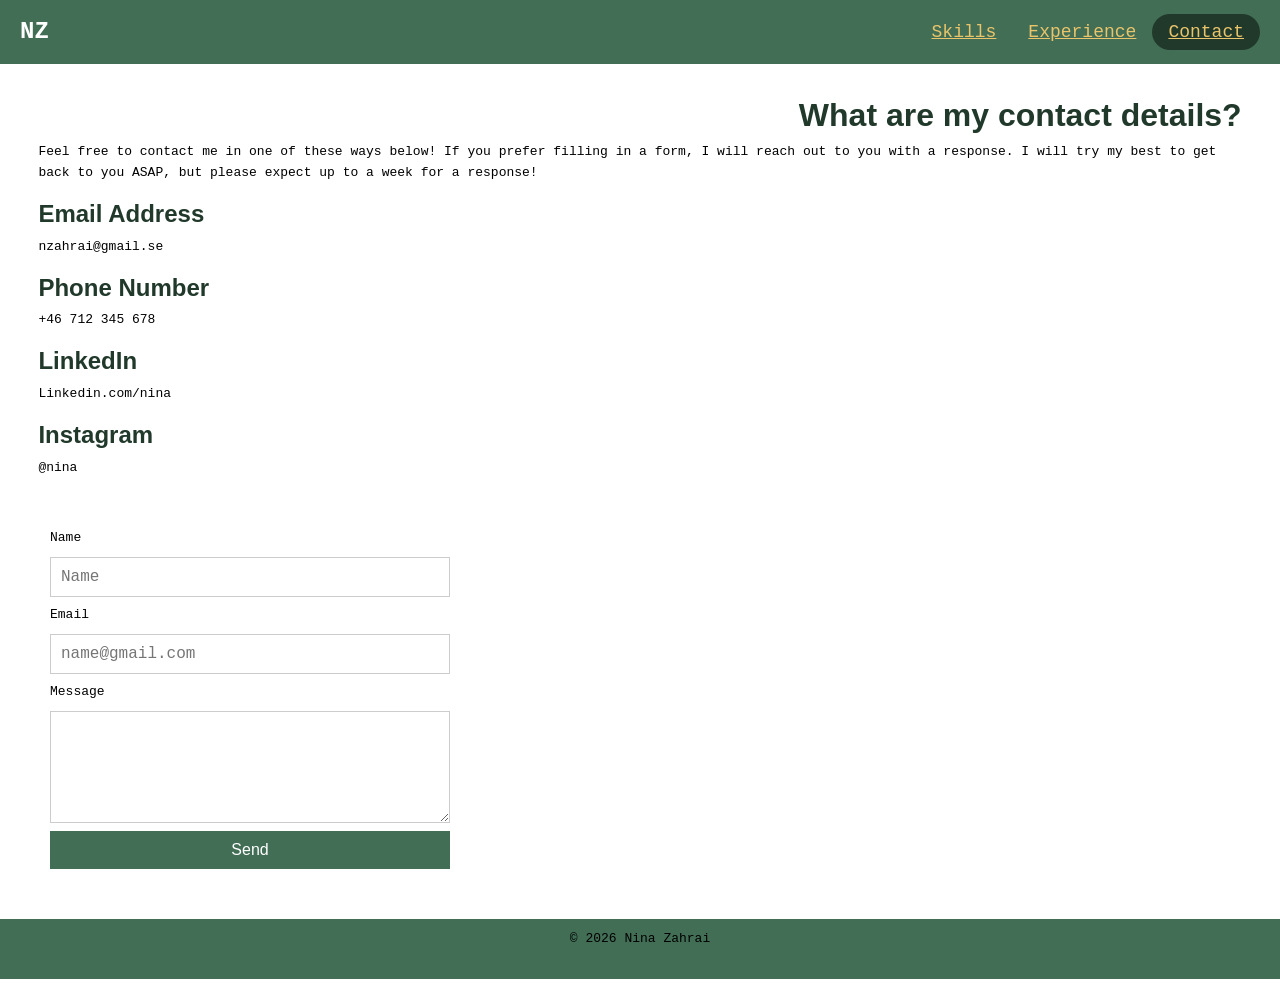
==== contact.html @ 171e197e "new commit 8 Oct" ====
<!DOCTYPE html>
<html lang="en">
<meta name="viewport" content="width=device-width, initial-scale=1.0">

  <head>
    <meta charset="UTF-8" />
    <meta name="viewport" content="width=device-width, initial-scale=1.0">
    <title>Nina Zahrai Portfolio</title>
    <link rel="stylesheet" href="styles.css" />
  </head>
  <body>
    <nav aria-label="Main navigation">
      <a href= "index.html" class="site-title">NZ</a>
      <ul>
        <li><a href= "skills.html">Skills</a></li>
        <li><a href="experiences.html">Experience</a></li>
        <li><a href="contact.html" aria-current="page">Contact</a></li>
      </ul>
    </nav>

    <div id="main-content">
       <header>
        <h1>What are my contact details?</h1>
      </header>
        <p> Feel free to contact me in one of these ways below! If you prefer filling in a form, I will reach out to you with a response. I will try my best to get back to you ASAP, but please expect up to a week for a response!
          </p>

        <h2>Email Address</h2>
        <p>nzahrai@gmail.se</p>
        <h2>Phone Number</h2>
        <p>+46 712 345 678</p>
        <h2>LinkedIn</h2>
        <p>Linkedin.com/nina</p>
        <h2>Instagram</h2>
        <p>@nina</p>

    <form>
    <label for="name">Name</label>
    <input type="text" id="name" name="name" placeholder="Name">

    <label for="email">Email</label>
    <input type="email" id="email" name="email" placeholder="name@gmail.com" required>

    <label for="message">Message</label>
    <textarea id="message" name="message" rows="5"></textarea>

    <button type="submit">Send</button>
    </form>

      <footer>
        <p>&copy; 2026 Nina Zahrai</p>
      </footer>

    </div>
  </body>

</html>
---- styles.css ----
html,

:root { 
    --primary: #426e55;
    --primary-dark: #21392a;
    --primary-light: #5e8c6a;
    --text-light: #fff;
    --text-dark: #000;
    --overlay: rgba(0, 0, 0, 0.6);
    --seed-colour: #E9C46A;
}

body {
  height: 100%;
  margin: 0;
  padding: 0;
  font-family: monospace;
  font-weight: 400;
  line-height: 1.6;
  color: var(--text-dark);
}

h1, h2, h3 {
    font-family: sans-serif;
    font-weight: 700;
    line-height: 1.2;
    margin-top: 0;
    margin-bottom: 0.5rem;
    color: var(--primary-dark);
    padding-left: clamp(0.75rem, 3vw, 3rem);
    padding-right: clamp(0.75rem, 3vw, 3rem);
}

h1 {  
    font-size: clamp(1.375rem, 3.5vw, 2rem);
    text-align: right;
}

h2 {
    font-size: clamp(1.125rem, 2.5vw, 1.5rem);
    text-align: left;
}


h3 {
    font-size: clamp(1rem, 2vw, 1rem);
    text-align: left;
}

p {
    margin-top: 0;
    margin-bottom: 1rem;
    padding-left: clamp(0.75rem, 3vw, 3rem);
    padding-right: clamp(0.75rem, 3vw, 3rem);
}

nav {
  position: fixed;
  top: 0;
  left: 0;
  width: 100%;
  height: 4rem;
  background-color: var(--primary);
  display: flex;
  justify-content: space-between;
  align-items: center;
  padding: 2rem 1.25rem;
  z-index: 1000;
  box-sizing: border-box;
}

.site-title { /*for the NZ logo/title*/
  font-size: clamp(1.125rem, 4vw, 1.5rem);
  color: var(--text-light);
  font-weight: bold;
  text-decoration: none;
}

nav ul {
  display: flex;
  list-style: none;
  margin: 0 rem;
  padding: 0 rem;
}

nav ul a {
  text-decoration: underline;
  font-size: clamp(0.9rem, 2vw, 1.125rem);
  color: var(--seed-colour);
  transition: background-color 0.3s;
  padding: 0.5rem 1rem;
  border-radius: 999px;
}

nav ul a[aria-current="page"] { /*so that the navigation shows which page it is in*/
    font-size: clamp(0.9rem, 2vw, 1.125rem);
    background-color: var(--primary-dark);
    color: var(--seed-colour);
}

nav ul a:hover {
    color: var(--text-light);
    background-color: var(--primary-light);
}

nav ul a:focus-visible {
    outline: 2px solid var(--text-light);
    outline-offset: 2px;
}

#main-content {
  margin-top: 6rem;
}

#content-container {
  display: flex;
  flex-wrap: wrap;
  flex-direction: column-reverse;
}

.container {
  margin-top: 1rem;
  display: grid;
  grid-template-columns: repeat(3, 1fr);
  grid-template-rows: repeat(3, 1fr);
  height: calc(200vh - 4rem);
  height: calc(200dvh - 4rem);
  padding: 0.5rem;
  box-sizing: border-box
}

@media (max-width: 768px) { /*so that the photos adjust for mobile (no longer 3x3)*/
    .container {
        grid-template-columns: 1fr;
        grid-template-rows: auto;
    }
}

.box {
  position: relative;
  margin: 0;
  overflow: hidden;
}

.box img {
    width: 100%;
    height: 100%;
    object-fit: cover;
    display: block;
}

.box figcaption {
    position: absolute;
    top: 0;
    left: 0;
    width: 100%;
    height: 100%;
    padding: 12px;
    display: flex;
    box-sizing: border-box;
    justify-content: center;
    align-items: center;
    text-align: center;
    background-color: rgba(255, 255, 255, 0.6);
    color: var(--text-dark);
    opacity: 0;
    transition: opacity 0.3s; 
}

.box:hover figcaption {
    opacity: 1; 
} 

@media (max-width: 768px) and (hover: none) {  /*for touch devices since they can't hover, the caption will show box*/
    .box figcaption {
        opacity: 1; }
}

.box:focus-within figcaption,    /*for keyboard users, when the box is focused, the caption will show*/
.box:focus figcaption {
    opacity: 1;
}

.timeline ol { /*the timeline in experiences*/
    position: relative;
    max-width: 700px;
    margin: 40px;
    padding: 40px;
    list-style: none;
}

.timeline ol::before { /*The vertical line*/
    content: "";
    position: absolute;
    top: 0;
    bottom: 12px;
    left: 10px;
    width: 4px;
    background-color: var(--primary);
}

.timeline ol::after {
    content: "";
    position: absolute;
    bottom: 0;
    left: 3px;
    border-left: 9px solid transparent;
    border-right: 9px solid transparent;
    border-top: 14px solid var(--primary);
}

.event {
    position: relative;
    margin-bottom: 32px;
}
.event::before {
    content: "";
    position: absolute;
    top: 4px;
    left: -38px;
    width: 16px;
    height: 16px;
    border-radius: 50%;
    background-color: var(--text-light);
    border: 4px solid var(--primary);
    box-sizing: border-box;
}

.event time {
    display: block;
    font-weight: bold;
    color: var(--primary);
}

.event p {
    margin: 4px 0 0;
}

.image-text {
    display: flex;
    align-items: center;
    gap: 24px;
}

.image-text img { /*The images in skills*/
    width: 30%;
    height: 30%;
    border-radius: 50%;
    margin: 3vw;
    aspect-ratio: 1;
    padding-left: clamp(0.75rem, 3vw, 3rem);
    padding-right: clamp(0.75rem, 3vw, 3rem);
}

.image-text div {
    flex: 1; 
}


form { /*The input form in contact*/
    display: flex;
    flex-direction: column;
    gap: 8px;
    max-width: 400px;
    margin: 50px;
  }

input,
textarea {
    padding: 10px;
    font-size: 16px;               
    border: 1px solid #ccc;
    font-family: monospace;
}

input:focus, 
textarea:focus {
    outline: 2px solid var(--primary);
    border-color: var(--primary);
}

button {
    padding: 10px 16px;
    font-size: 16px;
    color: var(--text-light);
    background-color: var(--primary);
    border: 0;
    border-radius: var(--radius);
    cursor: pointer;
}

button:hover {
    background-color: var(--primary-dark);
}

footer {
  background-color: var(--primary);
  padding: 10px;
  text-align: center;
  bottom: 0;
  right: 0;
  left: 200px;
  height: 40px;
}
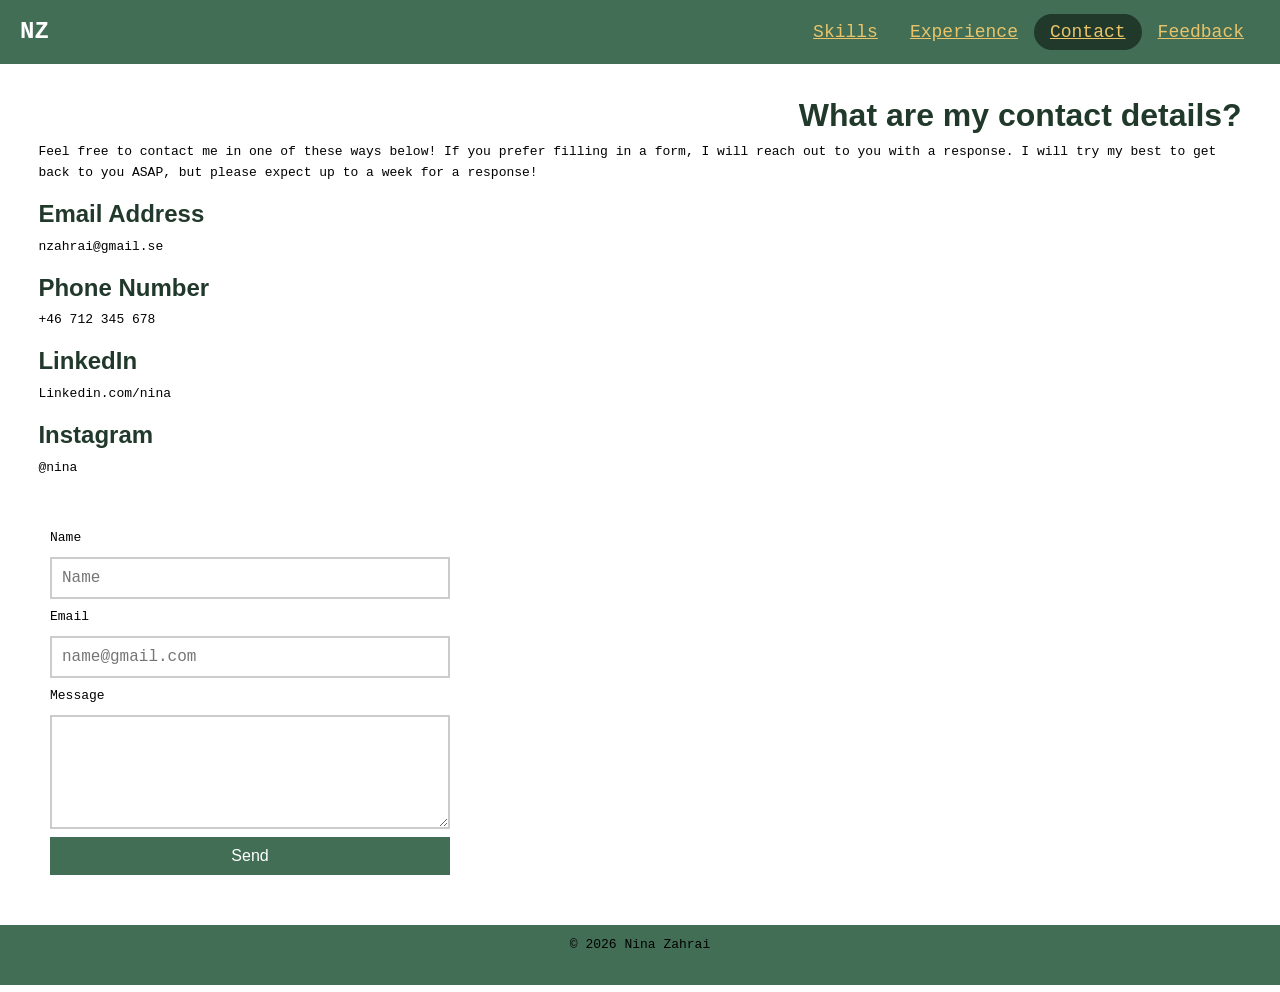
==== commit d29901df: "Feedback Form: fixed navbar for 5 links, added name to status" ====
--- a/contact.html
+++ b/contact.html
@@ -15,6 +15,7 @@
         <li><a href= "skills.html">Skills</a></li>
         <li><a href="experiences.html">Experience</a></li>
         <li><a href="contact.html" aria-current="page">Contact</a></li>
+        <li><a href="feedback.html">Feedback</a></li>
       </ul>
     </nav>
 
--- a/styles.css
+++ b/styles.css
@@ -8,6 +8,8 @@
     --text-dark: #000;
     --overlay: rgba(0, 0, 0, 0.6);
     --seed-colour: #E9C46A;
+    --error-colour: #b00020;
+    --success-colour: #38e878;
 }
 
 body {
@@ -74,6 +76,7 @@
   color: var(--text-light);
   font-weight: bold;
   text-decoration: none;
+  border-radius: 999px;
 }
 
 nav ul {
@@ -91,9 +94,11 @@
   padding: 0.5rem 1rem;
   border-radius: 999px;
 }
+.site-title[aria-current="page"] { /*so that the navigation shows which page it is in*/
+    background-color: var(--primary-dark);
+}
 
 nav ul a[aria-current="page"] { /*so that the navigation shows which page it is in*/
-    font-size: clamp(0.9rem, 2vw, 1.125rem);
     background-color: var(--primary-dark);
     color: var(--seed-colour);
 }
@@ -106,6 +111,46 @@
 nav ul a:focus-visible {
     outline: 2px solid var(--text-light);
     outline-offset: 2px;
+}
+
+
+nav .site-title:hover {
+    color: var(--text-dark);
+    background-color: var(--primary-light);
+}
+
+nav .site-title:focus-visible {
+    outline: 2px solid var(--text-light);
+    outline-offset: 2px;
+}
+
+
+
+@media (max-width: 768px) {
+  nav {
+    height: 4rem;
+    padding: 0 0.5rem;
+    gap: 0.25rem;
+  }
+
+  .site-title {
+    font-size: 1.2rem;
+    flex-shrink: 0;
+  }
+
+  nav ul {
+    display: flex;
+    margin: 0;
+    padding: 0;
+    gap: 0;
+    flex-wrap: nowrap;
+  }
+
+  nav ul a {
+    padding: 0.3rem 0.35rem;
+    font-size: 1rem;
+    white-space: nowrap;
+  }
 }
 
 #main-content {
@@ -266,17 +311,18 @@
   }
 
 input,
+select,
 textarea {
     padding: 10px;
     font-size: 16px;               
-    border: 1px solid #ccc;
     font-family: monospace;
 }
 
 input:focus, 
+select:focus,
 textarea:focus {
-    outline: 2px solid var(--primary);
-    border-color: var(--primary);
+    outline: 2px solid var(--text-dark);
+    border-color: var(--text-dark);
 }
 
 button {
@@ -291,6 +337,86 @@
 
 button:hover {
     background-color: var(--primary-dark);
+}
+
+.field {
+  display: flex;
+  flex-direction: column;
+  margin-bottom: 0.5rem;
+}
+
+select {
+  padding: 10px;
+  font-size: 14px;
+  font-family: monospace;
+}
+
+.error {
+  display: block;
+  min-height: 2.5rem;
+  color: var(--error-colour);
+  font-size: 0.875rem;
+  line-height: 1.25rem;
+}
+
+.counter {
+  display: block;
+  font-size: 0.875rem;
+  min-height: 1.25rem;
+  color: #555;
+}
+
+.counter.too-short {
+  color: var(--error-colour);
+}
+
+.counter.long-enough {
+  color: var(--success-colour);
+}
+
+#FeedbackForm {
+    display: flex;
+    flex-direction: column;
+}
+
+.status {
+  min-height: 1.5rem;
+  font-size: 0.9rem;
+}
+
+.status.success {
+  color: var(--success-colour);
+  font-weight: bold;
+}
+
+input,
+select,
+textarea {
+  border: 2px solid #ccc;
+}
+
+input[aria-invalid="true"],
+select[aria-invalid="true"],
+textarea[aria-invalid="true"] {
+  border-color: var(--error-colour);
+}
+
+input[aria-invalid="true"]:focus,
+select[aria-invalid="true"]:focus,
+textarea[aria-invalid="true"]:focus {
+  outline: 2px solid var(--error-colour);
+  border-color: var(--error-colour);
+}
+
+input.valid,
+select.valid,
+textarea.valid {
+  border-color: var(--success-colour);
+}
+
+.error:not(:empty)::before {
+  content: "Error: ";
+  font-weight: bold;
 }
 
 footer {
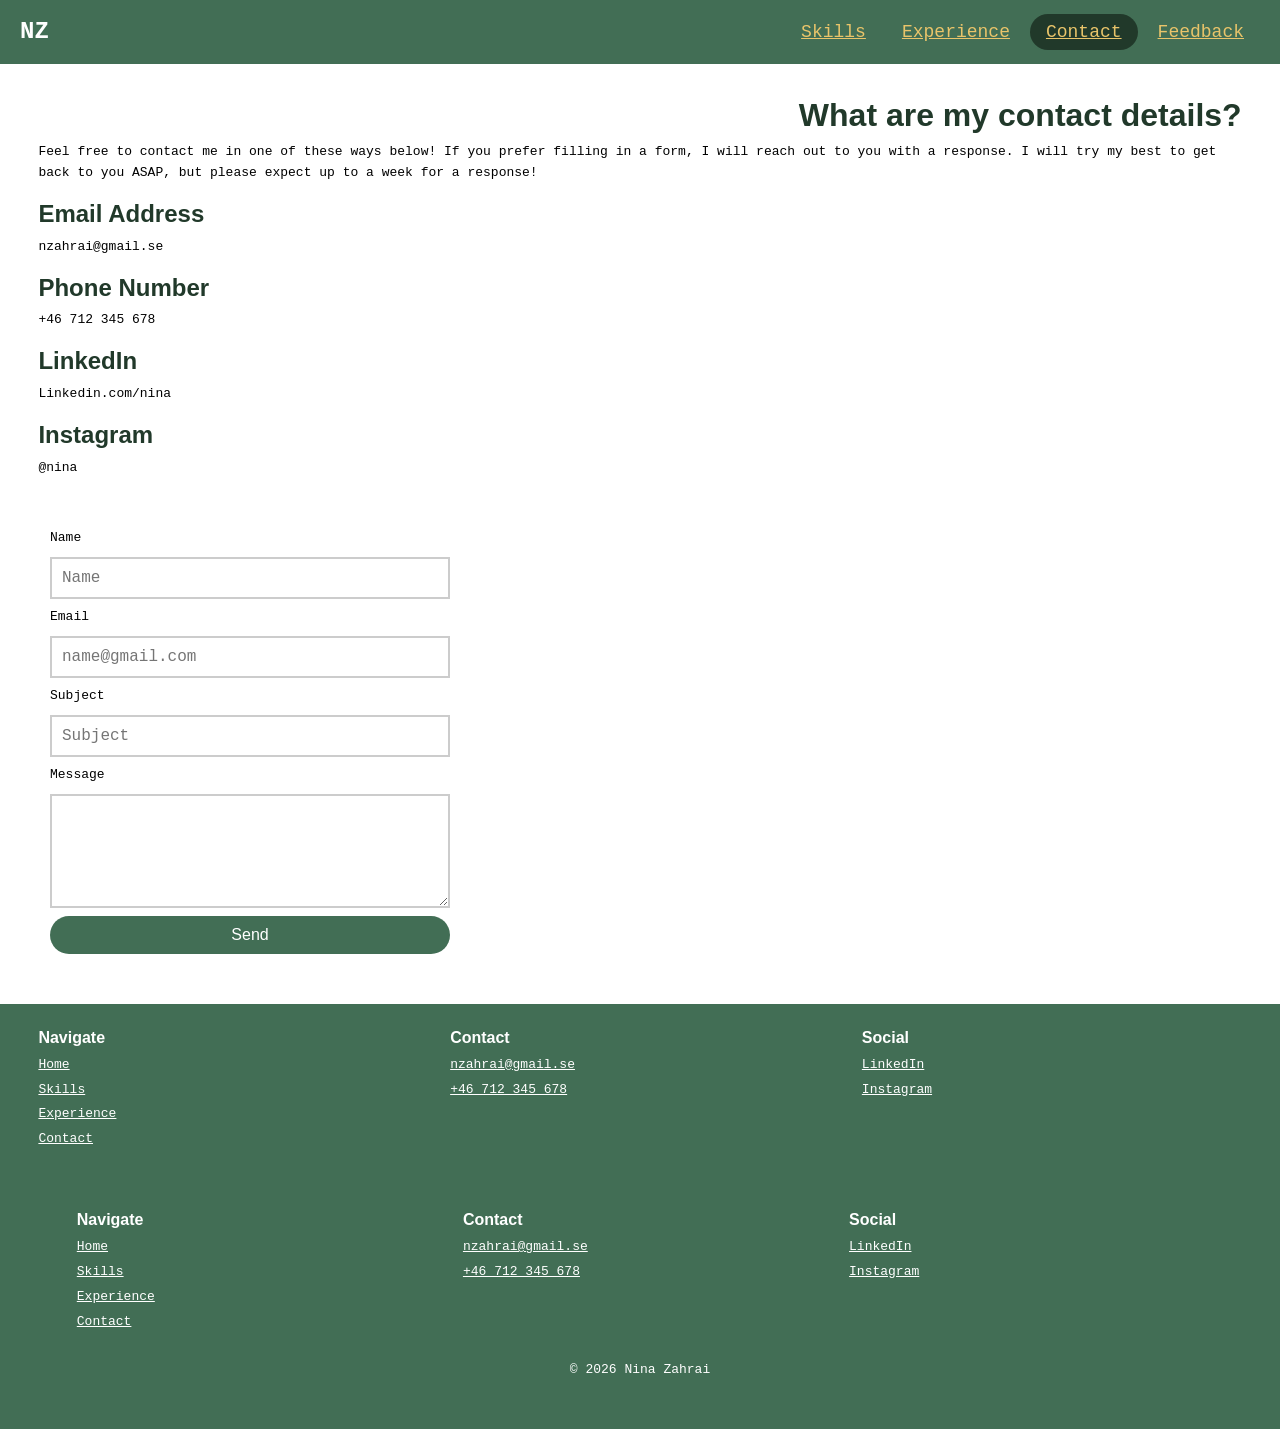
==== commit f5fe74c5: "Adjustments based on feedback from lab 1: focus on images, clean up, footer" ====
--- a/contact.html
+++ b/contact.html
@@ -1,7 +1,5 @@
 <!DOCTYPE html>
 <html lang="en">
-<meta name="viewport" content="width=device-width, initial-scale=1.0">
-
   <head>
     <meta charset="UTF-8" />
     <meta name="viewport" content="width=device-width, initial-scale=1.0">
@@ -19,8 +17,8 @@
       </ul>
     </nav>
 
-    <div id="main-content">
-       <header>
+<main id="main-content">
+      <header>
         <h1>What are my contact details?</h1>
       </header>
         <p> Feel free to contact me in one of these ways below! If you prefer filling in a form, I will reach out to you with a response. I will try my best to get back to you ASAP, but please expect up to a week for a response!
@@ -42,17 +40,78 @@
     <label for="email">Email</label>
     <input type="email" id="email" name="email" placeholder="name@gmail.com" required>
 
+    <label for="subject">Subject</label>
+    <input type="text" id="subject" name="subject" placeholder="Subject" required>
+
     <label for="message">Message</label>
     <textarea id="message" name="message" rows="5"></textarea>
 
     <button type="submit">Send</button>
     </form>
 
-      <footer>
-        <p>&copy; 2026 Nina Zahrai</p>
-      </footer>
+    </form>
+    </main>
 
-    </div>
-  </body>
+    <footer>
+      <div class="footer-inner">
+        <div class="footer-col">
+          <h2>Navigate</h2>
+          <ul aria-label="Footer navigation">
+            <li><a href="index.html">Home</a></li>
+            <li><a href="skills.html">Skills</a></li>
+            <li><a href="experiences.html">Experience</a></li>
+            <li><a href="contact.html">Contact</a></li>
+          </ul>
+        </div>
+
+        <div class="footer-col">
+          <h2>Contact</h2>
+          <ul>
+            <li><a href="mailto:nzahrai@gmail.se">nzahrai@gmail.se</a></li>
+            <li><a href="tel:+46712345678">+46 712 345 678</a></li>
+          </ul>
+        </div>
+
+        <div class="footer-col">
+          <h2>Social</h2>
+          <ul>
+            <li><a href="https://www.linkedin.com/in/nina">LinkedIn</a></li>
+            <li><a href="https://www.instagram.com/nina">Instagram</a></li>
+          </ul>
+        </div>
+      </div>
+    </main>
+
+    <footer>
+      <div class="footer-inner">
+        <div class="footer-col">
+          <h2>Navigate</h2>
+          <ul aria-label="Footer navigation">
+            <li><a href="index.html">Home</a></li>
+            <li><a href="skills.html">Skills</a></li>
+            <li><a href="experiences.html">Experience</a></li>
+            <li><a href="contact.html">Contact</a></li>
+          </ul>
+        </div>
+
+        <div class="footer-col">
+          <h2>Contact</h2>
+          <ul>
+            <li><a href="mailto:nzahrai@gmail.se">nzahrai@gmail.se</a></li>
+            <li><a href="tel:+46712345678">+46 712 345 678</a></li>
+          </ul>
+        </div>
+
+        <div class="footer-col">
+          <h2>Social</h2>
+          <ul>
+            <li><a href="https://www.linkedin.com/in/nina">LinkedIn</a></li>
+            <li><a href="https://www.instagram.com/nina">Instagram</a></li>
+          </ul>
+        </div>
+      </div>
+
+      <p class="footer-copy">&copy; 2026 Nina Zahrai</p>
+    </footer>  </body>
 
 </html>
--- a/styles.css
+++ b/styles.css
@@ -1,5 +1,3 @@
-html,
-
 :root { 
     --primary: #426e55;
     --primary-dark: #21392a;
@@ -10,6 +8,8 @@
     --seed-colour: #E9C46A;
     --error-colour: #b00020;
     --success-colour: #38e878;
+    --seed-colour: #E9C46A;
+    --radius: 999px;
 }
 
 body {
@@ -81,9 +81,11 @@
 
 nav ul {
   display: flex;
+  align-items: center;
+  gap: 0.25rem;
   list-style: none;
-  margin: 0 rem;
-  padding: 0 rem;
+  margin: 0;
+  padding: 0;
 }
 
 nav ul a {
@@ -113,7 +115,6 @@
     outline-offset: 2px;
 }
 
-
 nav .site-title:hover {
     color: var(--text-dark);
     background-color: var(--primary-light);
@@ -123,7 +124,6 @@
     outline: 2px solid var(--text-light);
     outline-offset: 2px;
 }
-
 
 
 @media (max-width: 768px) {
@@ -226,6 +226,11 @@
     opacity: 1;
 }
 
+.box:focus-visible {
+  outline: 3px solid var(--primary-dark);
+  outline-offset: -3px;
+}
+
 .timeline ol { /*the timeline in experiences*/
     position: relative;
     max-width: 700px;
@@ -419,12 +424,143 @@
   font-weight: bold;
 }
 
+.skills-grid { /*Skills cards*/
+  display: grid;
+  grid-template-columns: repeat(auto-fit, minmax(220px, 1fr));
+  gap: 1rem;
+  padding: 0 clamp(3rem, 3vw, 3rem);
+  margin-bottom: 1rem;
+}
+
+.skill-card {
+  border: 2px solid var(--primary);
+  border-radius: 8px;
+  padding: 1rem;
+}
+
+.skill-card h3 {
+  padding: 0; 
+}
+
+.skill-card p {
+  padding: 0; 
+  margin: 0 0 0.5rem;
+}
+
+.skill-category {
+  color: var(--text-light);
+  background-color: var(--text-dark);
+  text-align: center;
+}
+
+.skill-filters {
+  display: flex;
+  flex-wrap: wrap;
+  gap: 0.5rem;
+  padding: 0 clamp(0.75rem, 3vw, 3rem);
+  margin-bottom: 1rem;
+}
+
+.filter-btn[aria-pressed="true"] {
+  background-color: var(--primary-dark);
+  color: var(--text-light);
+  font-weight: bold;}
+
+.filter-btn[aria-pressed="true"]::before {
+  content: "Filter on: ";
+}
+
+.filter-btn[aria-pressed="false"]:hover {
+  background-color: var(--primary-light);
+  color: var(--text-light);
+}
+
+.filter-btn:focus-visible {
+  outline: 3px solid var(--text-dark);
+  outline-offset: 2px;
+}
+
+.skill-sort {
+  display: flex;
+  align-items: center;
+  gap: 0.5rem;
+  padding: 0 clamp(0.75rem, 3vw, 3rem);
+  margin-bottom: 1rem;
+}
+
+.skill-card {
+  animation: card-fade 0.4s ease both;
+}
+
+@keyframes card-fade {
+  from {
+    opacity: 0;
+  }
+  to {
+    opacity: 1;
+  }
+}
+
+@media (prefers-reduced-motion: reduce) {
+  *,
+  *::before,
+  *::after {
+    animation: none !important;
+    transition: none !important;
+    scroll-behavior: auto !important;
+  }
+}
+
 footer {
   background-color: var(--primary);
-  padding: 10px;
+  color: var(--text-light);
+  padding: 1.5rem clamp(0.75rem, 3vw, 3rem);
+  margin-top: 2rem;
+}
+
+.footer-inner {
+  display: flex;
+  flex-wrap: wrap;
+  gap: 1.5rem 2rem;
+  justify-content: space-between;
+}
+
+.footer-col {
+  flex: 1 1 160px;
+}
+
+footer h2 {
+  font-size: 1rem;
+  color: var(--text-light);
+  padding: 0;
+  margin-bottom: 0.5rem;
+}
+
+footer ul {
+  list-style: none;
+  margin: 0;
+  padding: 0;
+}
+
+footer li {
+  margin-bottom: 0.25rem;
+}
+
+footer a {
+  color: var(--text-light);
+}
+
+footer a:hover {
+  color: var(--seed-colour);
+}
+
+footer a:focus-visible {
+  outline: 2px solid var(--seed-colour);
+  outline-offset: 2px;
+}
+
+footer .footer-copy {
   text-align: center;
-  bottom: 0;
-  right: 0;
-  left: 200px;
-  height: 40px;
+  margin: 1.5rem 0 0;
+  padding: 0;
 }
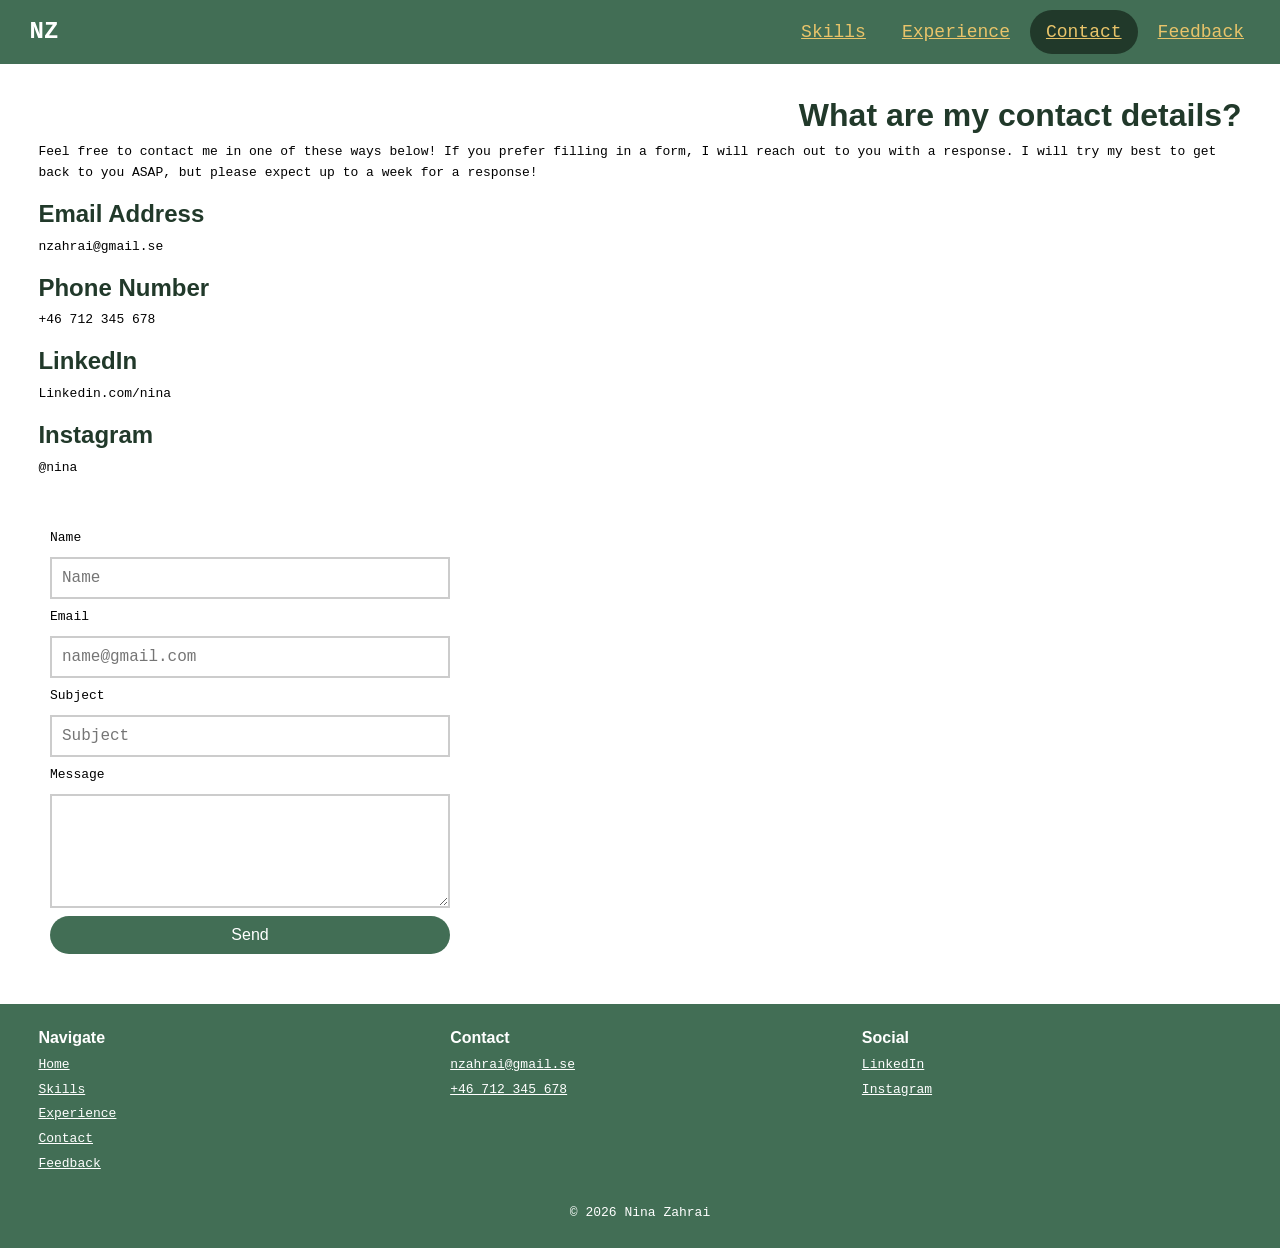
==== commit a5f93742: "clean up HTML and CSS code, removing repetitions and fixing nav bar radius" ====
--- a/contact.html
+++ b/contact.html
@@ -48,8 +48,6 @@
 
     <button type="submit">Send</button>
     </form>
-
-    </form>
     </main>
 
     <footer>
@@ -61,36 +59,7 @@
             <li><a href="skills.html">Skills</a></li>
             <li><a href="experiences.html">Experience</a></li>
             <li><a href="contact.html">Contact</a></li>
-          </ul>
-        </div>
-
-        <div class="footer-col">
-          <h2>Contact</h2>
-          <ul>
-            <li><a href="mailto:nzahrai@gmail.se">nzahrai@gmail.se</a></li>
-            <li><a href="tel:+46712345678">+46 712 345 678</a></li>
-          </ul>
-        </div>
-
-        <div class="footer-col">
-          <h2>Social</h2>
-          <ul>
-            <li><a href="https://www.linkedin.com/in/nina">LinkedIn</a></li>
-            <li><a href="https://www.instagram.com/nina">Instagram</a></li>
-          </ul>
-        </div>
-      </div>
-    </main>
-
-    <footer>
-      <div class="footer-inner">
-        <div class="footer-col">
-          <h2>Navigate</h2>
-          <ul aria-label="Footer navigation">
-            <li><a href="index.html">Home</a></li>
-            <li><a href="skills.html">Skills</a></li>
-            <li><a href="experiences.html">Experience</a></li>
-            <li><a href="contact.html">Contact</a></li>
+            <li><a href="feedback.html">Feedback</a></li>
           </ul>
         </div>
 
@@ -112,6 +81,6 @@
       </div>
 
       <p class="footer-copy">&copy; 2026 Nina Zahrai</p>
-    </footer>  </body>
-
+       </footer>
+     </body>
 </html>
--- a/styles.css
+++ b/styles.css
@@ -7,8 +7,7 @@
     --overlay: rgba(0, 0, 0, 0.6);
     --seed-colour: #E9C46A;
     --error-colour: #b00020;
-    --success-colour: #38e878;
-    --seed-colour: #E9C46A;
+    --success-colour: #1a6b32;
     --radius: 999px;
 }
 
@@ -66,7 +65,7 @@
   display: flex;
   justify-content: space-between;
   align-items: center;
-  padding: 2rem 1.25rem;
+  padding: 0 1.25rem;
   z-index: 1000;
   box-sizing: border-box;
 }
@@ -77,6 +76,7 @@
   font-weight: bold;
   text-decoration: none;
   border-radius: 999px;
+  padding: 0.25rem 0.6rem;
 }
 
 nav ul {
@@ -84,11 +84,12 @@
   align-items: center;
   gap: 0.25rem;
   list-style: none;
-  margin: 0;
+  margin: 0 0 0 auto;
   padding: 0;
 }
 
-nav ul a {
+nav ul a {  
+  display: inline-block;
   text-decoration: underline;
   font-size: clamp(0.9rem, 2vw, 1.125rem);
   color: var(--seed-colour);
@@ -148,19 +149,19 @@
 
   nav ul a {
     padding: 0.3rem 0.35rem;
-    font-size: 1rem;
+    font-size: 0.8rem;
     white-space: nowrap;
   }
 }
+   @media (max-width: 400px) {
+     nav ul a {
+       padding: 0.3rem 0.25rem;
+       font-size: 0.68rem;
+     }
+   }
 
 #main-content {
   margin-top: 6rem;
-}
-
-#content-container {
-  display: flex;
-  flex-wrap: wrap;
-  flex-direction: column-reverse;
 }
 
 .container {
@@ -171,7 +172,7 @@
   height: calc(200vh - 4rem);
   height: calc(200dvh - 4rem);
   padding: 0.5rem;
-  box-sizing: border-box
+  box-sizing: border-box,
 }
 
 @media (max-width: 768px) { /*so that the photos adjust for mobile (no longer 3x3)*/
@@ -321,6 +322,7 @@
     padding: 10px;
     font-size: 16px;               
     font-family: monospace;
+    border: 2px solid #ccc;
 }
 
 input:focus, 
@@ -350,12 +352,6 @@
   margin-bottom: 0.5rem;
 }
 
-select {
-  padding: 10px;
-  font-size: 14px;
-  font-family: monospace;
-}
-
 .error {
   display: block;
   min-height: 2.5rem;
@@ -379,11 +375,6 @@
   color: var(--success-colour);
 }
 
-#FeedbackForm {
-    display: flex;
-    flex-direction: column;
-}
-
 .status {
   min-height: 1.5rem;
   font-size: 0.9rem;
@@ -392,12 +383,6 @@
 .status.success {
   color: var(--success-colour);
   font-weight: bold;
-}
-
-input,
-select,
-textarea {
-  border: 2px solid #ccc;
 }
 
 input[aria-invalid="true"],
@@ -428,7 +413,7 @@
   display: grid;
   grid-template-columns: repeat(auto-fit, minmax(220px, 1fr));
   gap: 1rem;
-  padding: 0 clamp(3rem, 3vw, 3rem);
+  padding: 0 clamp(0.75rem, 3vw, 3rem);
   margin-bottom: 1rem;
 }
 
@@ -436,6 +421,7 @@
   border: 2px solid var(--primary);
   border-radius: 8px;
   padding: 1rem;
+  animation: card-fade 0.4s ease both;
 }
 
 .skill-card h3 {
@@ -464,7 +450,8 @@
 .filter-btn[aria-pressed="true"] {
   background-color: var(--primary-dark);
   color: var(--text-light);
-  font-weight: bold;}
+  font-weight: bold;
+}
 
 .filter-btn[aria-pressed="true"]::before {
   content: "Filter on: ";
@@ -486,10 +473,6 @@
   gap: 0.5rem;
   padding: 0 clamp(0.75rem, 3vw, 3rem);
   margin-bottom: 1rem;
-}
-
-.skill-card {
-  animation: card-fade 0.4s ease both;
 }
 
 @keyframes card-fade {
